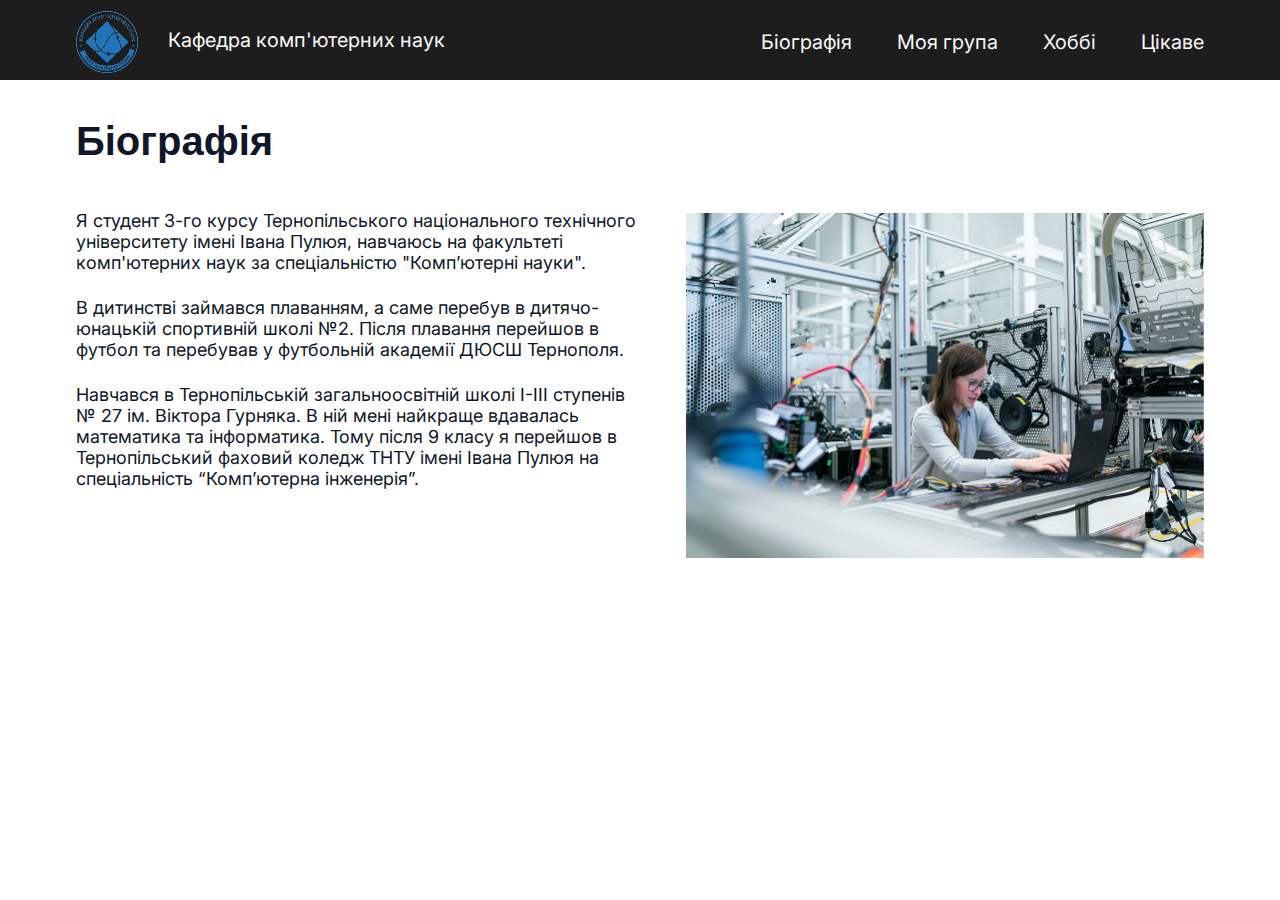
==== pages/biography.html @ 63571f86 "added Group Page" ====
<!DOCTYPE html>
<html lang="ua">
<head>
    <meta charset="UTF-8">
    <meta name="viewport" content="width=device-width, initial-scale=1.0">
    <meta http-equiv="X-UA-Compatible" content="ie=edge">
    <title>Особистий блог</title>
    <link rel="stylesheet" href="../css/main.css">
</head>
<body>
<header class="header">
    <div class="container">
        <nav class="nav">
            <div class="nav__logo">
                <a href="../index.html"><img src="../img/header/logo.png" alt="Logo" /></a>
                <p class="nav__logo-text">Кафедра комп'ютерних наук</p>
            </div>
            <ul class="nav__list">
                <li><a href="./biography.html">Біографія</a></li>
                <li><a href="./group.html">Моя група</a></li>
                <li><a href="#">Хоббі</a></li>
                <li><a href="#">Цікаве</a></li>
            </ul>
        </nav>
    </div>
</header>
<main class="biography__main">
    <div class="container">
        <div class="biography-content">
            <div class="biography-content__left">
                <h1>Біографія</h1>
                <p>Я студент 3-го курсу Тернопільського національного технічного університету імені Івана Пулюя, навчаюсь на факультеті комп'ютерних
                    наук за спеціальністю "Комп’ютерні науки".</p>
                <p>В дитинстві займався плаванням, а саме перебув в дитячо-юнацькій спортивній школі №2. Після плавання перейшов в футбол
                    та перебував у футбольній академії ДЮСШ Тернополя.</p>
                <p>Навчався в Тернопільській загальноосвітній школі І-ІІІ ступенів № 27 ім. Віктора Гурняка. В ній мені найкраще
                    вдавалась математика та інформатика. Тому після 9 класу я перейшов в Тернопільський фаховий коледж ТНТУ імені
                    Івана Пулюя на спеціальність “Комп’ютерна інженерія”. </p>
            </div>
            <div class="biography-content__right">
                <img src="../img/biography/biography.png" alt="Виробництво сучасних технологій" />
            </div>
        </div>
    </div>
</main>
</body>
</html>
---- css/main.css ----
@import './reset.css';
@import url('https://fonts.googleapis.com/css2?family=Inter:ital,opsz,wght@0,14..32,100..900;1,14..32,100..900&family=Plus+Jakarta+Sans:ital,wght@0,200..800;1,200..800&display=swap');

:root {
    --container-width: 1200px;
    --container-padding: 36px;
    --gray: #65758B;
    --dark: #0F1729;
    --white: #F9F9F9;
    --blue: #2662D9;
}

body {
    font-family: 'Inter', sans-serif;
    color: var(--dark);
}

.container {
    max-width: var(--container-width);
    padding: 0 var(--container-padding);
    margin: 0 auto;
}

.header {
    background-color: #1D1D1D;
    height: 80px;
}

.nav {
    text-align: right;
    white-space: nowrap;
    line-height: 80px;
    font-weight: 400;
    font-size: 20px;
}

.nav__logo {
    vertical-align: middle;
    float: left;
    height: 62px;
}

.nav__logo-text {
    display: inline-block;
    color: var(--white);
    margin-left: 25px;
}
.nav__logo img {
    vertical-align: middle;
    width: 62px;
    height: 62px;
}

.nav__list {
    display: inline-block;
    vertical-align: middle;
}

.nav__list li {
    display: inline-block;
    margin-left: 40px;
}

.nav__list a {
    text-decoration: none;
    color: var(--white);
}

/* Home Page */

.home__main {

}

.welcome {
    height: 903px;
    background: url("../img/home/home-bakground.png") no-repeat center;
    background-size: cover;
    margin-bottom: 109px;
}

.welcome__text {
    position: absolute;
    top: 50%;
    left: 50%;
    transform: translate(-50%, -50%);
    text-align: center;
    font-size: 20px;
    font-weight: 500;
    color: var(--white);
    width: 100%;
}

.welcome__text h1 {
    font-family: "Plus Jakarta Sans", sans-serif;
    font-size: 64px;
    font-weight: 600;
    margin-bottom: 20px;
}

.welcome__text p {
    margin-bottom: 20px;
}

.learn-more {
    margin-bottom: 128px;
}

.learn-more__text {
    text-align: center;
    width: 697px;
    font-size: 18px;
    margin: 0 auto 64px;
    color: var(--gray);
}

.learn-more__text h2 {
    font-size: 36px;
    font-weight: 600;
    margin-bottom: 11px;
    color: var(--dark);
}

.learn-more__blocks {
    display: inline-block;
    align-items: center;
}

.blocks__content {
    display: inline-block;
    margin-right: 34px;
    width: 242px;
}
.blocks__content h3 {
    font-family: "Plus Jakarta Sans", sans-serif;
    font-size: 20px;
    font-weight: 600;
    margin-bottom: 15px;
}

.blocks__content p {
    color: var(--gray);
    line-height: 25px;
    margin-bottom: 15px;
}


.blocks__content a {
    color: var(--blue);
}

/* Biography Page */

.biography__main {

}

.biography-content {
    padding-top: 33px;
}

.biography-content__left {
    text-align: left;
    display: inline-block;
}
.biography-content__left h1 {
    margin-bottom: 46px;
    font-family: "Plus Jakarta Sans", sans-serif;
    font-size: 40px;
    font-weight: 600;

}
.biography-content__left p {
    width: 564px;
    margin-bottom: 24px;
    font-size: 18px;
}

.biography-content__right {
    margin-top: 100px;
    float: right;
    width: 518px
}

/* Group Page */

.group__main {

}

.group-content {
    padding-top: 33px;
    margin-bottom: 109px;
}

.group-content h1{
    margin-bottom: 46px;
    font-family: "Plus Jakarta Sans", sans-serif;
    font-size: 40px;
    font-weight: 600;
}
.group__wrapper {
    height: 303px;
}
.group-content__left {
    text-align: left;
    display: inline-block;
}

.group-content__left p {
    width: 564px;
    margin-bottom: 24px;
    margin-right: 85px;
    font-size: 18px;
}

.group-content__right {
    float: right;
    width: 454px
}

.group-schedule {
    margin-bottom: 128px;
}

.group-schedule__text {
    text-align: center;
    width: 697px;
    font-size: 18px;
    margin: 0 auto 64px;
    color: var(--gray);
}

.group-schedule__text h2 {
    font-size: 36px;
    font-weight: 600;
    margin-bottom: 11px;
    color: var(--dark);
}

.group-schedule__blocks {
    display: flex;
    column-gap: 25px;
}

.schedule__content {
    display: flex;
    flex-direction: column;
    row-gap: 15px;
    width: 201px;
    height: 190px;
    padding: 19px 16px 11px;
    box-shadow: 0 4px 4px rgba(0, 0, 0, 0.25);
}

.schedule__content h3 {
    font-family: "Plus Jakarta Sans", sans-serif;
    font-size: 18px;
    font-weight: 600;
}
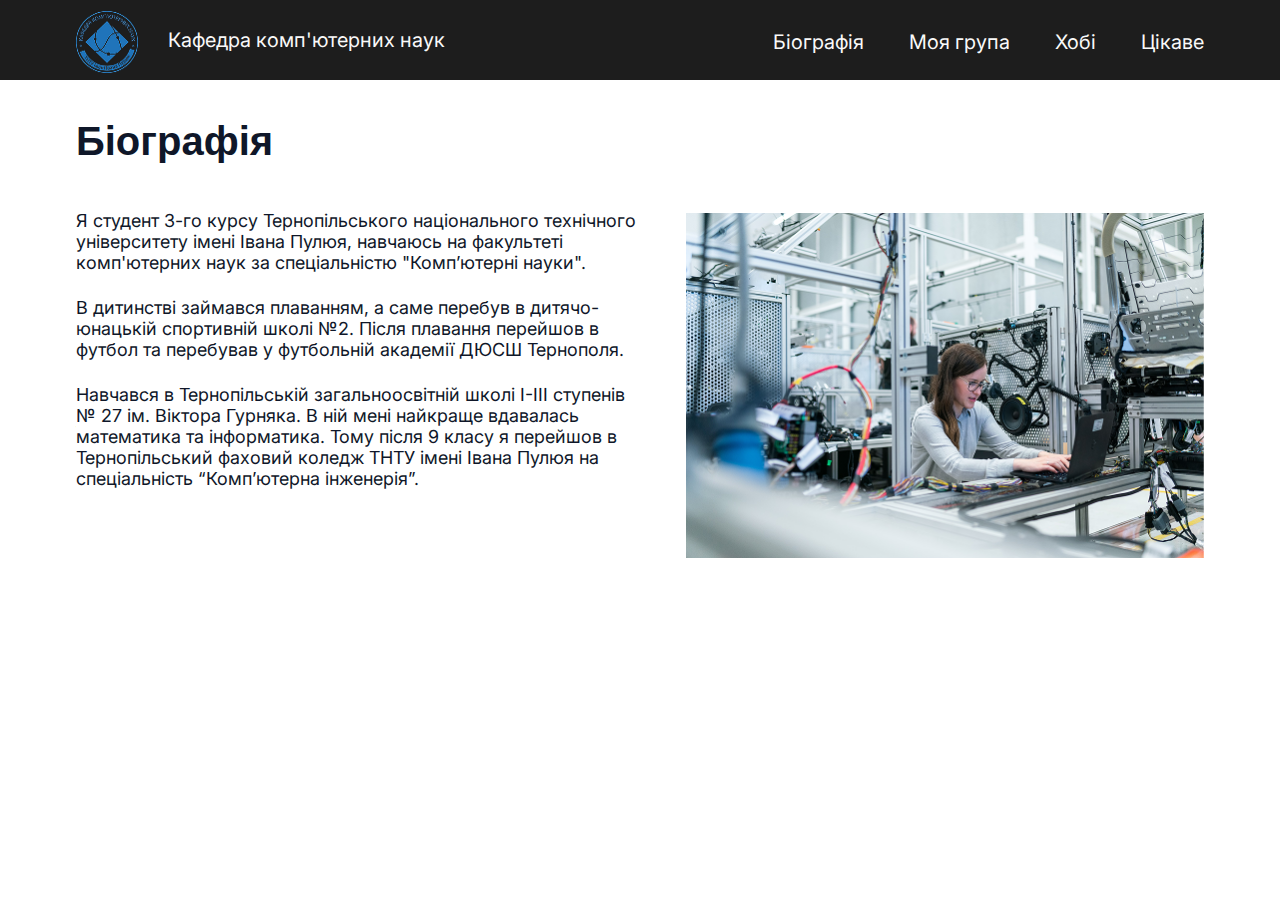
==== commit 25bf2767: "added Hobby Page" ====
--- a/pages/biography.html
+++ b/pages/biography.html
@@ -18,7 +18,7 @@
             <ul class="nav__list">
                 <li><a href="./biography.html">Біографія</a></li>
                 <li><a href="./group.html">Моя група</a></li>
-                <li><a href="#">Хоббі</a></li>
+                <li><a href="./hobby.html">Хобі</a></li>
                 <li><a href="#">Цікаве</a></li>
             </ul>
         </nav>
--- a/css/main.css
+++ b/css/main.css
@@ -193,7 +193,7 @@
     margin-bottom: 109px;
 }
 
-.group-content h1{
+.group-content h1 {
     margin-bottom: 46px;
     font-family: "Plus Jakarta Sans", sans-serif;
     font-size: 40px;
@@ -259,4 +259,86 @@
     font-weight: 600;
 }
 
-
+/* Hobby Page */
+
+.hobby__main {
+}
+
+.hobby-content {
+    display: flex;
+    flex-direction: column;
+    row-gap: 60px;
+}
+
+.hobby-title {
+    display: flex;
+    flex-direction: column;
+    row-gap: 10px;
+    max-width: 576px;
+    text-align: center;
+    margin: 0 auto;
+    padding-top: 27px;
+}
+
+.hobby-title h1 {
+    font-family: "Plus Jakarta Sans", sans-serif;
+    font-size: 40px;
+    font-weight: 600;
+}
+
+.hobby-title p {
+    font-size: 18px;
+    color: var(--gray);
+}
+
+.hobby__blocks {
+    display: flex;
+    flex-wrap: wrap;
+    column-gap: 71px;
+    row-gap: 35px;
+    align-items: center;
+    justify-content: center;
+}
+
+.hobby__blocks-content {
+    display: flex;
+    flex-direction: column;
+    row-gap: 15px;
+    width: 277px;
+    height: 153px;
+    padding: 16px 12px 0;
+}
+
+.hobby__blocks-content h2 {
+    font-family: "Plus Jakarta Sans", sans-serif;
+    font-size: 20px;
+    font-weight: 600;
+}
+
+.hobby__blocks-content p {
+    color: var(--gray);
+}
+
+.hobby-programming {
+    background-color: #EFF6FF;
+}
+
+.hobby-basketball {
+    background-color: #FAF5FF;
+}
+
+.hobby-bicycle {
+    background-color: #F0FDF4;
+}
+
+.hobby-walk {
+    background-color: #FEFCE8;
+}
+
+.hobby-chess {
+    background-color: #FEF2F2;
+}
+
+.hobby-football {
+    background-color: #FFF7ED;
+}
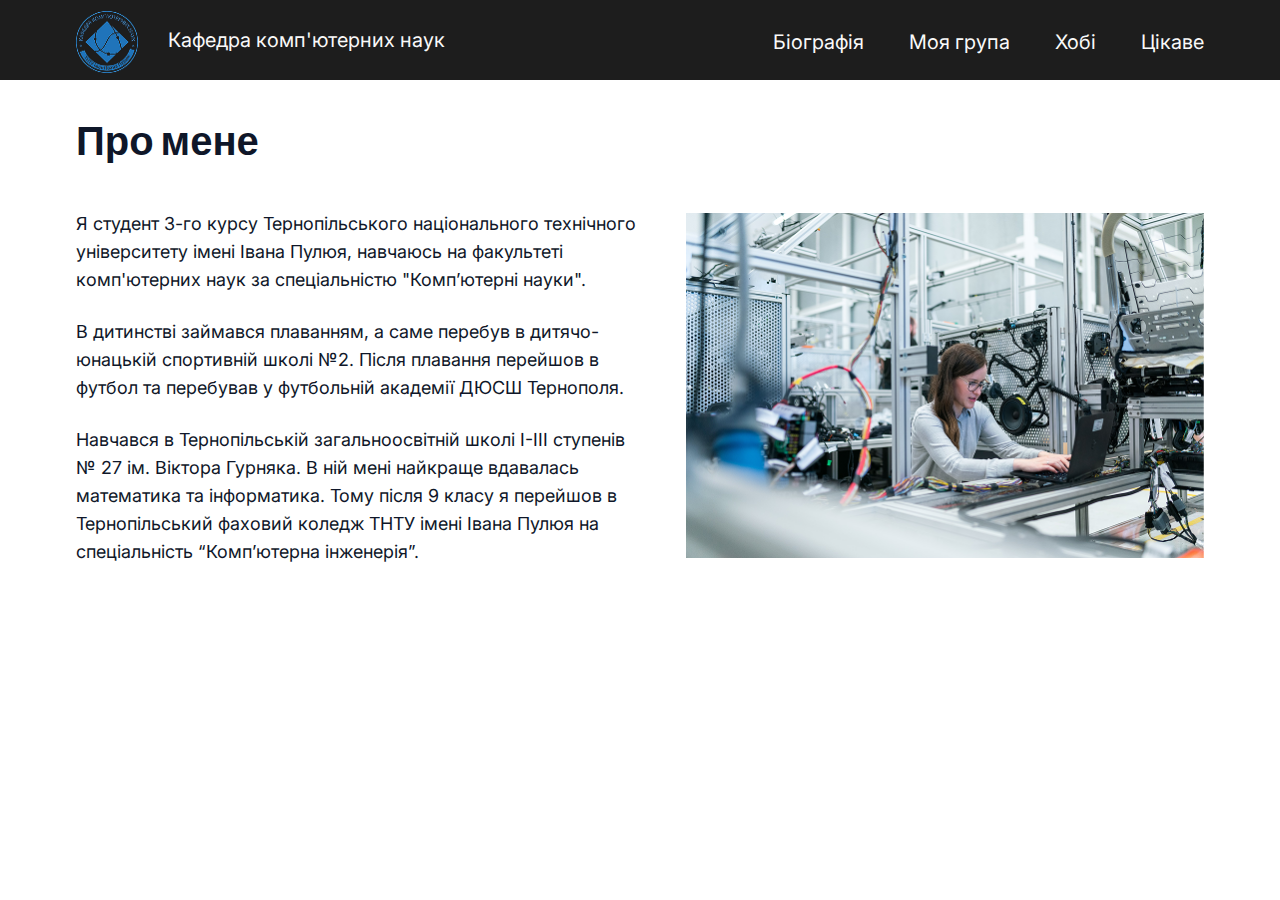
==== commit 99320fc6: "added Interesting Page and icons" ====
--- a/pages/biography.html
+++ b/pages/biography.html
@@ -19,7 +19,7 @@
                 <li><a href="./biography.html">Біографія</a></li>
                 <li><a href="./group.html">Моя група</a></li>
                 <li><a href="./hobby.html">Хобі</a></li>
-                <li><a href="#">Цікаве</a></li>
+                <li><a href="./interesting.html">Цікаве</a></li>
             </ul>
         </nav>
     </div>
@@ -28,7 +28,7 @@
     <div class="container">
         <div class="biography-content">
             <div class="biography-content__left">
-                <h1>Біографія</h1>
+                <h1>Про мене</h1>
                 <p>Я студент 3-го курсу Тернопільського національного технічного університету імені Івана Пулюя, навчаюсь на факультеті комп'ютерних
                     наук за спеціальністю "Комп’ютерні науки".</p>
                 <p>В дитинстві займався плаванням, а саме перебув в дитячо-юнацькій спортивній школі №2. Після плавання перейшов в футбол
--- a/css/main.css
+++ b/css/main.css
@@ -174,6 +174,7 @@
     width: 564px;
     margin-bottom: 24px;
     font-size: 18px;
+    line-height: 28px;
 }
 
 .biography-content__right {
@@ -193,11 +194,21 @@
     margin-bottom: 109px;
 }
 
-.group-content h1 {
+.group-content__title {
+    display: flex;
+    column-gap: 12px;
+    align-items: baseline;
+}
+.group-content__title img {
+    width: 28px;
+    height: 28px;
+}
+.group-content__title h1 {
     margin-bottom: 46px;
     font-family: "Plus Jakarta Sans", sans-serif;
     font-size: 40px;
     font-weight: 600;
+    line-height: 1;
 }
 .group__wrapper {
     height: 303px;
@@ -231,11 +242,23 @@
     color: var(--gray);
 }
 
-.group-schedule__text h2 {
+.group-schedule__title {
+    display: flex;
+    align-items: baseline;
+    justify-content: center;
+    column-gap: 12px;
+}
+
+.group-schedule__title img {
+    width: 28px;
+    height: 28px;
+}
+.group-schedule__title h2 {
     font-size: 36px;
     font-weight: 600;
     margin-bottom: 11px;
     color: var(--dark);
+    line-height: 1;
 }
 
 .group-schedule__blocks {
@@ -249,7 +272,7 @@
     row-gap: 15px;
     width: 201px;
     height: 190px;
-    padding: 19px 16px 11px;
+    padding: 19px 6px 11px 10px;
     box-shadow: 0 4px 4px rgba(0, 0, 0, 0.25);
 }
 
@@ -342,3 +365,65 @@
 .hobby-football {
     background-color: #FFF7ED;
 }
+
+/* Interesting Page */
+
+.interesting__main {
+}
+
+.interesting-content {
+    display: flex;
+    flex-direction: column;
+    row-gap: 52px;
+}
+
+.interesting-title {
+    display: flex;
+    flex-direction: column;
+    row-gap: 15px;
+    max-width: 576px;
+    text-align: center;
+    margin: 0 auto;
+    padding-top: 27px;
+}
+
+.interesting-title h1 {
+    font-family: "Plus Jakarta Sans", sans-serif;
+    font-size: 40px;
+    font-weight: 600;
+}
+
+.interesting-title p {
+    font-size: 18px;
+    color: var(--gray);
+}
+
+.interesting__blocks {
+    display: flex;
+    flex-wrap: wrap;
+    column-gap: 40px;
+    row-gap: 40px;
+    align-items: center;
+    justify-content: center;
+}
+
+.interesting__blocks-content {
+    display: flex;
+    flex-direction: column;
+    row-gap: 15px;
+    width: 349px;
+    height: 142px;
+    padding-top: 16px;
+    padding-left: 11px;
+}
+
+.interesting__blocks-content h2 {
+    font-family: "Plus Jakarta Sans", sans-serif;
+    font-size: 20px;
+    font-weight: 600;
+}
+
+.interesting__blocks-content p {
+    color: var(--gray);
+    line-height: 26px;
+}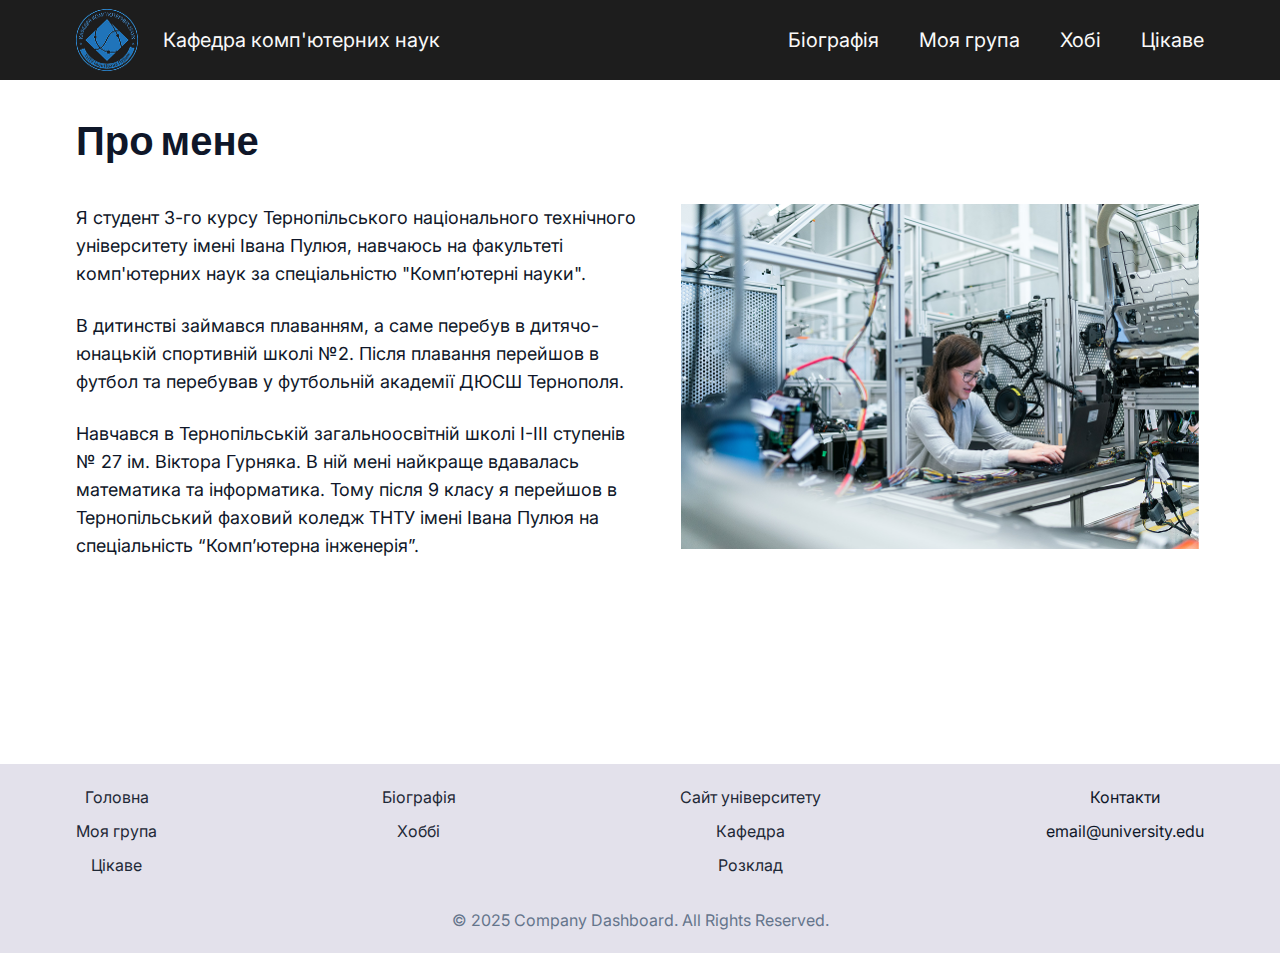
==== commit f8efa501: "added flex-layout and site footer. Fixed bugs" ====
--- a/pages/biography.html
+++ b/pages/biography.html
@@ -1,5 +1,5 @@
 <!DOCTYPE html>
-<html lang="ua">
+<html lang="uk">
 <head>
     <meta charset="UTF-8">
     <meta name="viewport" content="width=device-width, initial-scale=1.0">
@@ -12,8 +12,9 @@
     <div class="container">
         <nav class="nav">
             <div class="nav__logo">
-                <a href="../index.html"><img src="../img/header/logo.png" alt="Logo" /></a>
-                <p class="nav__logo-text">Кафедра комп'ютерних наук</p>
+                <a href="../index.html"><img src="../img/header/logo.png" alt="Logo"/>
+                    <p class="nav__logo-text">Кафедра комп'ютерних наук</p>
+                </a>
             </div>
             <ul class="nav__list">
                 <li><a href="./biography.html">Біографія</a></li>
@@ -27,21 +28,70 @@
 <main class="biography__main">
     <div class="container">
         <div class="biography-content">
-            <div class="biography-content__left">
-                <h1>Про мене</h1>
-                <p>Я студент 3-го курсу Тернопільського національного технічного університету імені Івана Пулюя, навчаюсь на факультеті комп'ютерних
-                    наук за спеціальністю "Комп’ютерні науки".</p>
-                <p>В дитинстві займався плаванням, а саме перебув в дитячо-юнацькій спортивній школі №2. Після плавання перейшов в футбол
-                    та перебував у футбольній академії ДЮСШ Тернополя.</p>
-                <p>Навчався в Тернопільській загальноосвітній школі І-ІІІ ступенів № 27 ім. Віктора Гурняка. В ній мені найкраще
-                    вдавалась математика та інформатика. Тому після 9 класу я перейшов в Тернопільський фаховий коледж ТНТУ імені
-                    Івана Пулюя на спеціальність “Комп’ютерна інженерія”. </p>
-            </div>
-            <div class="biography-content__right">
-                <img src="../img/biography/biography.png" alt="Виробництво сучасних технологій" />
+            <h1 class="biography-content__title">Про мене</h1>
+            <div class="biography-content__blocks">
+                <div class="biography-content__left">
+                    <div class="biography-content__text">
+                        <p>Я студент 3-го курсу Тернопільського національного технічного університету імені Івана Пулюя,
+                            навчаюсь на факультеті комп'ютерних
+                            наук за спеціальністю "Комп’ютерні науки".</p>
+                        <p>В дитинстві займався плаванням, а саме перебув в дитячо-юнацькій спортивній школі №2. Після
+                            плавання перейшов в футбол
+                            та перебував у футбольній академії ДЮСШ Тернополя.</p>
+                        <p>Навчався в Тернопільській загальноосвітній школі І-ІІІ ступенів № 27 ім. Віктора Гурняка. В
+                            ній
+                            мені найкраще
+                            вдавалась математика та інформатика. Тому після 9 класу я перейшов в Тернопільський фаховий
+                            коледж ТНТУ імені
+                            Івана Пулюя на спеціальність “Комп’ютерна інженерія”. </p>
+                    </div>
+                </div>
+                <div class="biography-content__right">
+                    <img src="../img/biography/biography.png" alt="Виробництво сучасних технологій"/>
+                </div>
             </div>
         </div>
     </div>
 </main>
+<footer class="footer">
+    <div class="container">
+        <div class="footer__content">
+            <nav class="footer__nav">
+                <div class="footer__nav-item">
+                    <ul class="footer__nav-list">
+                        <li class="footer__nav-li"><a href="./index.html">Головна</a></li>
+                        <li class="footer__nav-li"><a href="./pages/group.html">Моя група</a></li>
+                        <li class="footer__nav-li"><a href="./pages/interesting.html">Цікаве</a></li>
+                    </ul>
+                </div>
+                <div class="footer__nav-item">
+                    <ul class="footer__nav-list">
+                        <li class="footer__nav-li"><a href="./pages/biography.html">Біографія</a></li>
+                        <li class="footer__nav-li"><a href="./pages/hobby.html">Хоббі</a></li>
+                    </ul>
+                </div>
+                <div class="footer__nav-item">
+                    <ul class="footer__nav-list">
+                        <li class="footer__nav-li"><a href="https://tntu.edu.ua/?p=uk/main" target="_blank">Сайт
+                            університету</a></li>
+                        <li class="footer__nav-li"><a href="https://kaf-kn.tntu.edu.ua/research-laboratories/"
+                                                      target="_blank">Кафедра</a></li>
+                        <li class="footer__nav-li"><a href="https://tntu.edu.ua/?p=uk/schedule&s=fis-sns31"
+                                                      target="_blank">Розклад</a></li>
+                    </ul>
+                </div>
+                <div class="footer__nav-item">
+                    <ul class="footer__nav-list">
+                        <li class="footer__nav-li">Контакти</li>
+                        <li class="footer__nav-li">email@university.edu</li>
+                    </ul>
+                </div>
+            </nav>
+            <div class="footer__copyright">
+                <p>© 2025 Company Dashboard. All Rights Reserved.</p>
+            </div>
+        </div>
+    </div>
+</footer>
 </body>
 </html>--- a/css/main.css
+++ b/css/main.css
@@ -21,44 +21,46 @@
     margin: 0 auto;
 }
 
+/* Header */
+
 .header {
     background-color: #1D1D1D;
     height: 80px;
 }
 
 .nav {
-    text-align: right;
-    white-space: nowrap;
+    display: flex;
+    justify-content: space-between;
     line-height: 80px;
     font-weight: 400;
     font-size: 20px;
 }
 
 .nav__logo {
-    vertical-align: middle;
-    float: left;
     height: 62px;
 }
 
+.nav__logo a {
+    display: flex;
+    column-gap: 25px;
+    align-items: center;
+}
+
 .nav__logo-text {
-    display: inline-block;
     color: var(--white);
-    margin-left: 25px;
-}
+}
+
 .nav__logo img {
-    vertical-align: middle;
     width: 62px;
     height: 62px;
 }
 
 .nav__list {
-    display: inline-block;
-    vertical-align: middle;
+    display: flex;
+    column-gap: 40px;
 }
 
 .nav__list li {
-    display: inline-block;
-    margin-left: 40px;
 }
 
 .nav__list a {
@@ -73,8 +75,10 @@
 }
 
 .welcome {
+    width: 100%;
+    position: relative;
     height: 903px;
-    background: url("../img/home/home-bakground.png") no-repeat center;
+    background: url("../img/home/home-bakground.png") no-repeat center center;
     background-size: cover;
     margin-bottom: 109px;
 }
@@ -104,44 +108,54 @@
 
 .learn-more {
     margin-bottom: 128px;
+    align-items: center;
+    display: flex;
+    flex-direction: column;
+    row-gap: 62px;
 }
 
 .learn-more__text {
-    text-align: center;
-    width: 697px;
-    font-size: 18px;
-    margin: 0 auto 64px;
+    display: flex;
+    flex-direction: column;
+    row-gap: 11px;
+    align-items: center;
+    text-align: center;
+    max-width: 697px;
+    font-size: 18px;
     color: var(--gray);
 }
 
 .learn-more__text h2 {
     font-size: 36px;
     font-weight: 600;
-    margin-bottom: 11px;
     color: var(--dark);
 }
 
+.learn-more__text p {
+    line-height: 30px;
+}
+
 .learn-more__blocks {
-    display: inline-block;
+    display: flex;
+    column-gap: 34px;
     align-items: center;
 }
 
 .blocks__content {
-    display: inline-block;
-    margin-right: 34px;
-    width: 242px;
-}
+    display: flex;
+    flex-direction: column;
+    row-gap: 15px;
+}
+
 .blocks__content h3 {
     font-family: "Plus Jakarta Sans", sans-serif;
     font-size: 20px;
     font-weight: 600;
-    margin-bottom: 15px;
 }
 
 .blocks__content p {
     color: var(--gray);
-    line-height: 25px;
-    margin-bottom: 15px;
+    line-height: 30px;
 }
 
 
@@ -149,38 +163,84 @@
     color: var(--blue);
 }
 
+/* Footer */
+.footer {
+    background-color: #E3E1EB;
+    padding: 23px 0;
+}
+
+.footer__content {
+    display: flex;
+    flex-direction: column;
+    row-gap: 35px;
+    text-align: center;
+}
+
+.footer__nav {
+    display: flex;
+    justify-content: space-between;
+    width: 100%;
+}
+
+.footer__nav-list {
+    display: flex;
+    flex-direction: column;
+    row-gap: 14px;
+}
+
+.footer__nav-li a {
+    color: #1F2937;
+}
+
+.footer__copyright {
+    color: var(--gray);
+}
+
 /* Biography Page */
 
 .biography__main {
-
+    margin-bottom: 204px;
 }
 
 .biography-content {
+    display: flex;
+    flex-direction: column;
+    row-gap: 40px;
     padding-top: 33px;
 }
 
+.biography-content__blocks {
+    display: flex;
+    column-gap: 45px;
+}
+
 .biography-content__left {
-    text-align: left;
-    display: inline-block;
-}
-.biography-content__left h1 {
-    margin-bottom: 46px;
+    display: flex;
+    flex-direction: column;
+    row-gap: 46px;
+    width: 560px;
+}
+
+.biography-content__title {
     font-family: "Plus Jakarta Sans", sans-serif;
     font-size: 40px;
     font-weight: 600;
-
-}
-.biography-content__left p {
-    width: 564px;
-    margin-bottom: 24px;
+}
+
+.biography-content__text {
+    display: flex;
+    flex-direction: column;
     font-size: 18px;
     line-height: 28px;
+    row-gap: 24px;
 }
 
 .biography-content__right {
-    margin-top: 100px;
-    float: right;
-    width: 518px
+    width: 518px;
+}
+
+.biography-content__right img {
+    width: 518px;
 }
 
 /* Group Page */
@@ -190,6 +250,9 @@
 }
 
 .group-content {
+    display: flex;
+    flex-direction: column;
+    row-gap: 46px;
     padding-top: 33px;
     margin-bottom: 109px;
 }
@@ -199,34 +262,38 @@
     column-gap: 12px;
     align-items: baseline;
 }
+
 .group-content__title img {
     width: 28px;
     height: 28px;
 }
+
 .group-content__title h1 {
-    margin-bottom: 46px;
     font-family: "Plus Jakarta Sans", sans-serif;
     font-size: 40px;
     font-weight: 600;
     line-height: 1;
 }
+
 .group__wrapper {
+    display: flex;
+    column-gap: 85px;
     height: 303px;
 }
+
 .group-content__left {
-    text-align: left;
-    display: inline-block;
+    display: flex;
+    flex-direction: column;
+    row-gap: 24px;
+    width: 564px;
 }
 
 .group-content__left p {
-    width: 564px;
-    margin-bottom: 24px;
-    margin-right: 85px;
-    font-size: 18px;
+    font-size: 18px;
+    line-height: 24px
 }
 
 .group-content__right {
-    float: right;
     width: 454px
 }
 
@@ -253,6 +320,7 @@
     width: 28px;
     height: 28px;
 }
+
 .group-schedule__title h2 {
     font-size: 36px;
     font-weight: 600;
@@ -285,6 +353,7 @@
 /* Hobby Page */
 
 .hobby__main {
+    margin-bottom: 132px;
 }
 
 .hobby-content {
@@ -369,6 +438,7 @@
 /* Interesting Page */
 
 .interesting__main {
+    margin-bottom: 173px;
 }
 
 .interesting-content {
@@ -426,4 +496,4 @@
 .interesting__blocks-content p {
     color: var(--gray);
     line-height: 26px;
-}+}
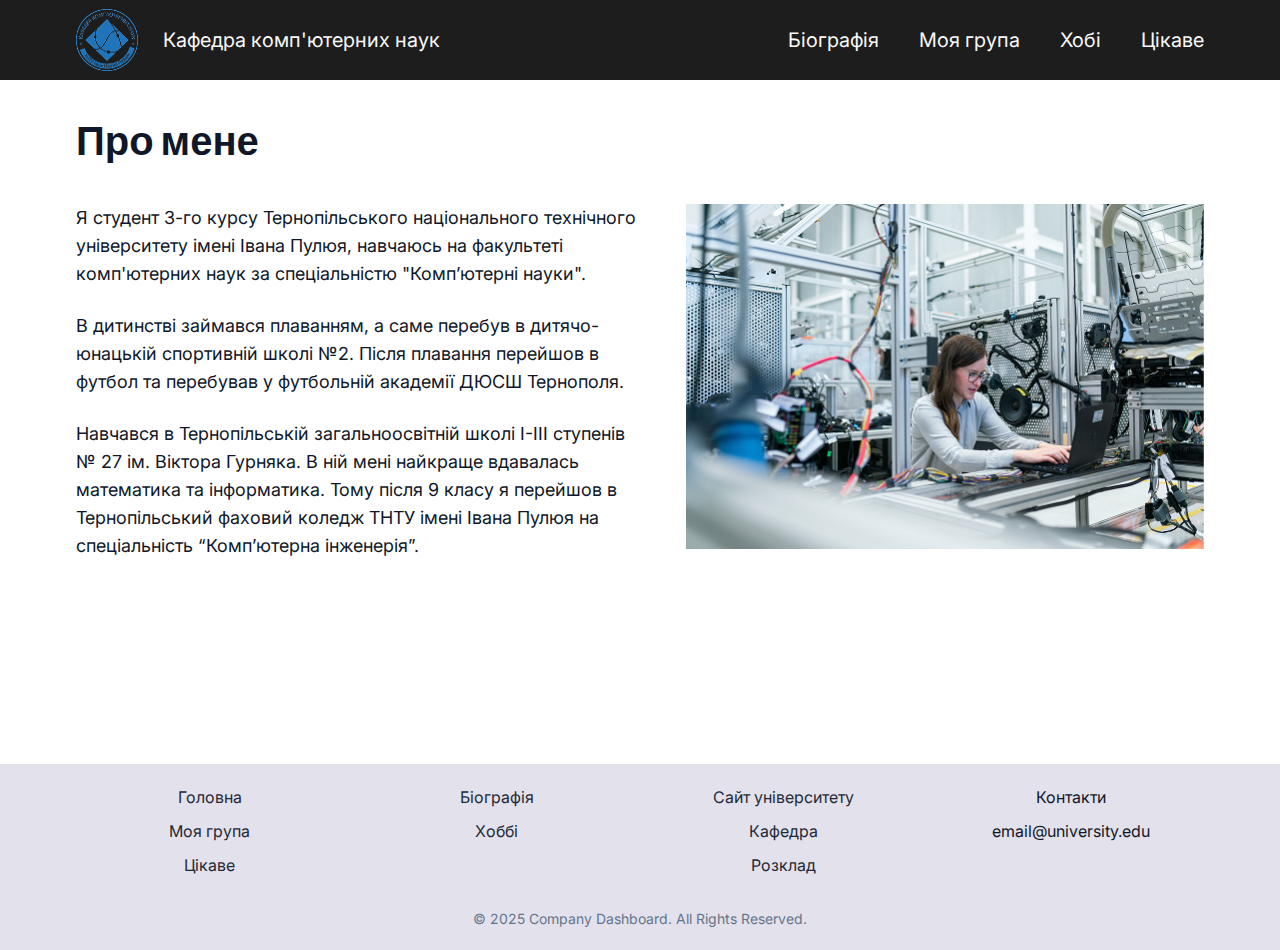
==== commit 0c086dd0: "The link to the university department website has been changed" ====
--- a/pages/biography.html
+++ b/pages/biography.html
@@ -59,22 +59,22 @@
             <nav class="footer__nav">
                 <div class="footer__nav-item">
                     <ul class="footer__nav-list">
-                        <li class="footer__nav-li"><a href="./index.html">Головна</a></li>
-                        <li class="footer__nav-li"><a href="./pages/group.html">Моя група</a></li>
-                        <li class="footer__nav-li"><a href="./pages/interesting.html">Цікаве</a></li>
+                        <li class="footer__nav-li"><a href="../index.html">Головна</a></li>
+                        <li class="footer__nav-li"><a href="./group.html">Моя група</a></li>
+                        <li class="footer__nav-li"><a href="./interesting.html">Цікаве</a></li>
                     </ul>
                 </div>
                 <div class="footer__nav-item">
                     <ul class="footer__nav-list">
-                        <li class="footer__nav-li"><a href="./pages/biography.html">Біографія</a></li>
-                        <li class="footer__nav-li"><a href="./pages/hobby.html">Хоббі</a></li>
+                        <li class="footer__nav-li"><a href="./biography.html">Біографія</a></li>
+                        <li class="footer__nav-li"><a href="./hobby.html">Хоббі</a></li>
                     </ul>
                 </div>
                 <div class="footer__nav-item">
                     <ul class="footer__nav-list">
                         <li class="footer__nav-li"><a href="https://tntu.edu.ua/?p=uk/main" target="_blank">Сайт
                             університету</a></li>
-                        <li class="footer__nav-li"><a href="https://kaf-kn.tntu.edu.ua/research-laboratories/"
+                        <li class="footer__nav-li"><a href="https://kaf-kn.tntu.edu.ua/"
                                                       target="_blank">Кафедра</a></li>
                         <li class="footer__nav-li"><a href="https://tntu.edu.ua/?p=uk/schedule&s=fis-sns31"
                                                       target="_blank">Розклад</a></li>
--- a/css/main.css
+++ b/css/main.css
@@ -25,15 +25,15 @@
 
 .header {
     background-color: #1D1D1D;
-    height: 80px;
 }
 
 .nav {
-    display: flex;
-    justify-content: space-between;
+    display: grid;
+    grid-template-columns: auto 1fr;
     line-height: 80px;
     font-weight: 400;
     font-size: 20px;
+    height: 80px;
 }
 
 .nav__logo {
@@ -41,7 +41,8 @@
 }
 
 .nav__logo a {
-    display: flex;
+    display: grid;
+    grid-auto-flow: column;
     column-gap: 25px;
     align-items: center;
 }
@@ -56,8 +57,10 @@
 }
 
 .nav__list {
-    display: flex;
+    display: grid;
+    grid-auto-flow: column;
     column-gap: 40px;
+    justify-self: end;
 }
 
 .nav__list li {
@@ -66,6 +69,11 @@
 .nav__list a {
     text-decoration: none;
     color: var(--white);
+    transition: color 0.2s ease;
+}
+
+.nav__list a:hover {
+    color: var(--blue);
 }
 
 /* Home Page */
@@ -76,19 +84,17 @@
 
 .welcome {
     width: 100%;
-    position: relative;
     height: 903px;
     background: url("../img/home/home-bakground.png") no-repeat center center;
     background-size: cover;
     margin-bottom: 109px;
+
+    display: grid;
+    place-items: center;
+    text-align: center;
 }
 
 .welcome__text {
-    position: absolute;
-    top: 50%;
-    left: 50%;
-    transform: translate(-50%, -50%);
-    text-align: center;
     font-size: 20px;
     font-weight: 500;
     color: var(--white);
@@ -108,17 +114,14 @@
 
 .learn-more {
     margin-bottom: 128px;
-    align-items: center;
-    display: flex;
-    flex-direction: column;
+    display: grid;
     row-gap: 62px;
+    justify-items: center;
 }
 
 .learn-more__text {
-    display: flex;
-    flex-direction: column;
+    display: grid;
     row-gap: 11px;
-    align-items: center;
     text-align: center;
     max-width: 697px;
     font-size: 18px;
@@ -136,21 +139,26 @@
 }
 
 .learn-more__blocks {
-    display: flex;
-    column-gap: 34px;
-    align-items: center;
+    display: grid;
+    grid-template-columns: repeat(auto-fit, minmax(220px, 1fr));
+    gap: 34px;
+    width: 100%;
 }
 
 .blocks__content {
-    display: flex;
-    flex-direction: column;
+    display: grid;
     row-gap: 15px;
+    padding: 20px;
+    background-color: #F9F9F9;
+    border-radius: 12px;
+    text-align: left;
 }
 
 .blocks__content h3 {
     font-family: "Plus Jakarta Sans", sans-serif;
     font-size: 20px;
     font-weight: 600;
+    color: var(--dark);
 }
 
 .blocks__content p {
@@ -170,30 +178,35 @@
 }
 
 .footer__content {
-    display: flex;
-    flex-direction: column;
+    display: grid;
     row-gap: 35px;
     text-align: center;
 }
 
 .footer__nav {
-    display: flex;
-    justify-content: space-between;
-    width: 100%;
+    display: grid;
+    grid-template-columns: repeat(auto-fit, minmax(150px, 1fr));
+    gap: 20px;
 }
 
 .footer__nav-list {
-    display: flex;
-    flex-direction: column;
+    display: grid;
     row-gap: 14px;
 }
 
 .footer__nav-li a {
     color: #1F2937;
+    text-decoration: none;
+    transition: color 0.2s ease;
+}
+
+.footer__nav-li a:hover {
+    color: var(--blue);
 }
 
 .footer__copyright {
     color: var(--gray);
+    font-size: 14px;
 }
 
 /* Biography Page */
@@ -203,36 +216,36 @@
 }
 
 .biography-content {
-    display: flex;
-    flex-direction: column;
+    display: grid;
     row-gap: 40px;
     padding-top: 33px;
 }
 
+.biography-content__title {
+    font-family: "Plus Jakarta Sans", sans-serif;
+    font-size: 40px;
+    font-weight: 600;
+}
+
 .biography-content__blocks {
-    display: flex;
+    display: grid;
+    grid-template-columns: 1fr auto;
     column-gap: 45px;
+    align-items: start;
 }
 
 .biography-content__left {
-    display: flex;
-    flex-direction: column;
+    display: grid;
     row-gap: 46px;
-    width: 560px;
-}
-
-.biography-content__title {
-    font-family: "Plus Jakarta Sans", sans-serif;
-    font-size: 40px;
-    font-weight: 600;
-}
+    width: 100%;
+}
+
 
 .biography-content__text {
-    display: flex;
-    flex-direction: column;
+    display: grid;
+    row-gap: 24px;
     font-size: 18px;
     line-height: 28px;
-    row-gap: 24px;
 }
 
 .biography-content__right {
@@ -240,7 +253,8 @@
 }
 
 .biography-content__right img {
-    width: 518px;
+    width: 100%;
+    max-width: 518px;
 }
 
 /* Group Page */
@@ -250,17 +264,18 @@
 }
 
 .group-content {
-    display: flex;
-    flex-direction: column;
+    display: grid;
     row-gap: 46px;
     padding-top: 33px;
     margin-bottom: 109px;
 }
 
 .group-content__title {
-    display: flex;
+    display: grid;
+    grid-auto-flow: column;
     column-gap: 12px;
     align-items: baseline;
+    max-width: fit-content;
 }
 
 .group-content__title img {
@@ -276,16 +291,15 @@
 }
 
 .group__wrapper {
-    display: flex;
-    column-gap: 85px;
-    height: 303px;
+    display: grid;
+    grid-template-columns: 1fr 1fr;
+    gap: 45px;
+    height: auto;
 }
 
 .group-content__left {
-    display: flex;
-    flex-direction: column;
+    display: grid;
     row-gap: 24px;
-    width: 564px;
 }
 
 .group-content__left p {
@@ -294,7 +308,9 @@
 }
 
 .group-content__right {
-    width: 454px
+    width: 100%;
+    max-width: 454px;
+    height: auto;
 }
 
 .group-schedule {
@@ -303,17 +319,18 @@
 
 .group-schedule__text {
     text-align: center;
-    width: 697px;
     font-size: 18px;
     margin: 0 auto 64px;
     color: var(--gray);
 }
 
 .group-schedule__title {
-    display: flex;
+    display: grid;
+    grid-auto-flow: column;
     align-items: baseline;
     justify-content: center;
     column-gap: 12px;
+    margin-bottom: 11px;
 }
 
 .group-schedule__title img {
@@ -324,22 +341,19 @@
 .group-schedule__title h2 {
     font-size: 36px;
     font-weight: 600;
-    margin-bottom: 11px;
     color: var(--dark);
     line-height: 1;
 }
 
 .group-schedule__blocks {
-    display: flex;
-    column-gap: 25px;
+    display: grid;
+    grid-template-columns: repeat(auto-fit, minmax(180px, 1fr));
+    gap: 25px;
 }
 
 .schedule__content {
-    display: flex;
-    flex-direction: column;
+    display: grid;
     row-gap: 15px;
-    width: 201px;
-    height: 190px;
     padding: 19px 6px 11px 10px;
     box-shadow: 0 4px 4px rgba(0, 0, 0, 0.25);
 }
@@ -357,14 +371,12 @@
 }
 
 .hobby-content {
-    display: flex;
-    flex-direction: column;
+    display: grid;
     row-gap: 60px;
 }
 
 .hobby-title {
-    display: flex;
-    flex-direction: column;
+    display: grid;
     row-gap: 10px;
     max-width: 576px;
     text-align: center;
@@ -384,17 +396,14 @@
 }
 
 .hobby__blocks {
-    display: flex;
-    flex-wrap: wrap;
-    column-gap: 71px;
-    row-gap: 35px;
-    align-items: center;
-    justify-content: center;
+    display: grid;
+    grid-template-columns: repeat(auto-fit, minmax(277px, 1fr));
+    gap: 35px 71px;
+    justify-items: center;
 }
 
 .hobby__blocks-content {
-    display: flex;
-    flex-direction: column;
+    display: grid;
     row-gap: 15px;
     width: 277px;
     height: 153px;
@@ -442,14 +451,12 @@
 }
 
 .interesting-content {
-    display: flex;
-    flex-direction: column;
+    display: grid;
     row-gap: 52px;
 }
 
 .interesting-title {
-    display: flex;
-    flex-direction: column;
+    display: grid;
     row-gap: 15px;
     max-width: 576px;
     text-align: center;
@@ -469,17 +476,14 @@
 }
 
 .interesting__blocks {
-    display: flex;
-    flex-wrap: wrap;
-    column-gap: 40px;
-    row-gap: 40px;
-    align-items: center;
-    justify-content: center;
+    display: grid;
+    grid-template-columns: repeat(auto-fit, minmax(349px, 1fr));
+    gap: 40px;
+    justify-items: center;
 }
 
 .interesting__blocks-content {
-    display: flex;
-    flex-direction: column;
+    display: grid;
     row-gap: 15px;
     width: 349px;
     height: 142px;
